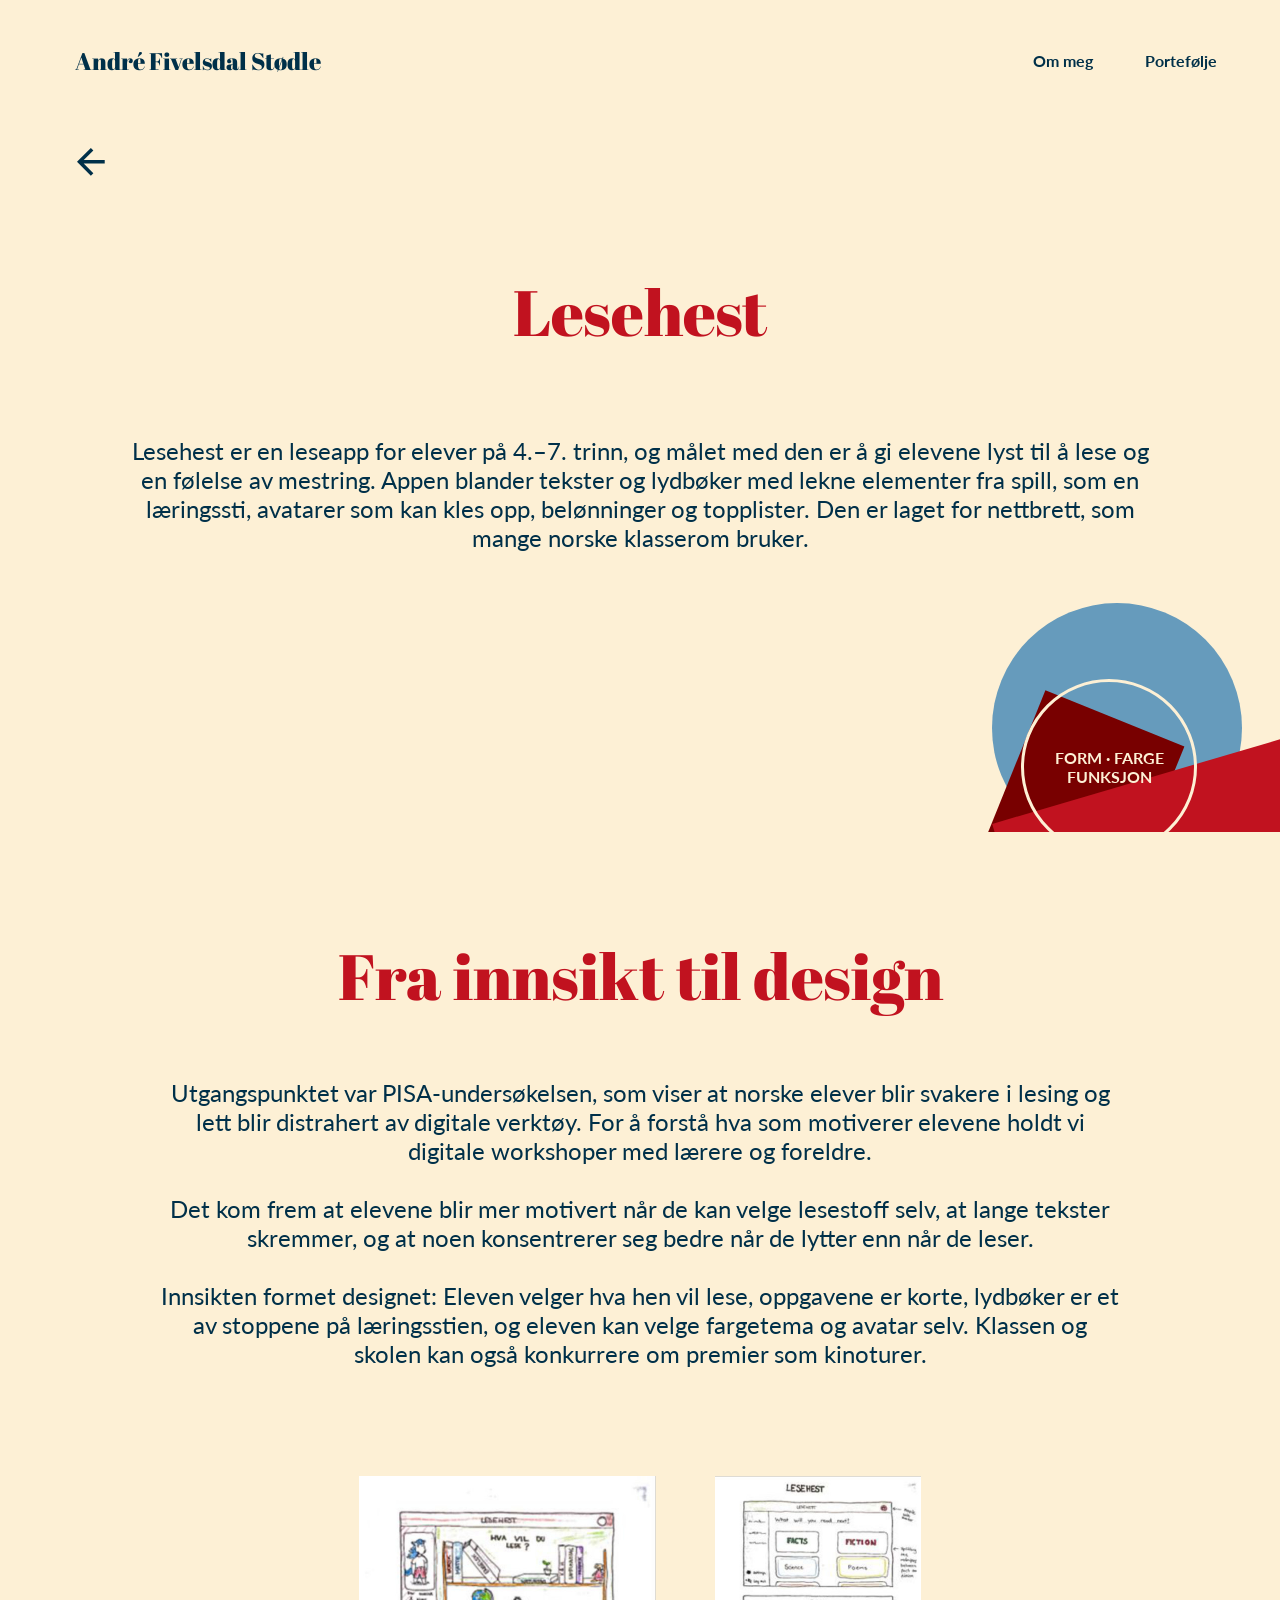
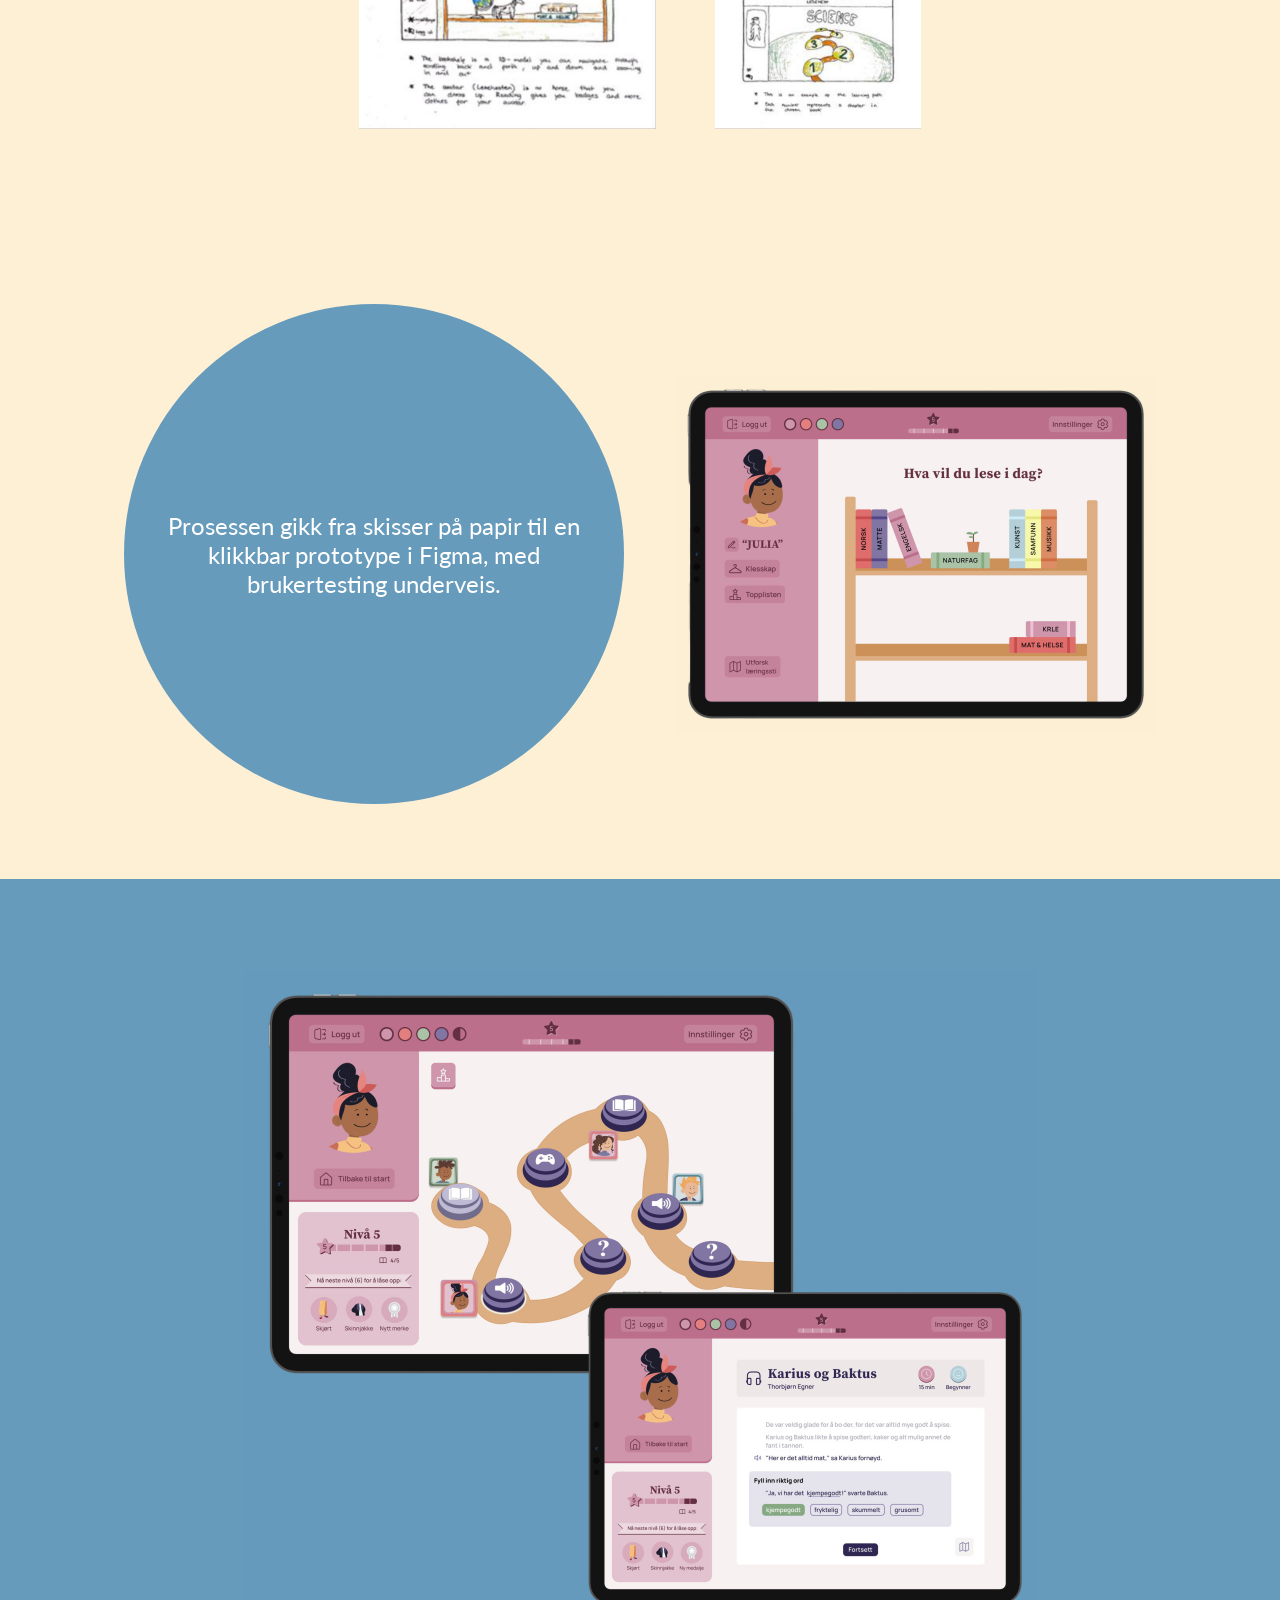
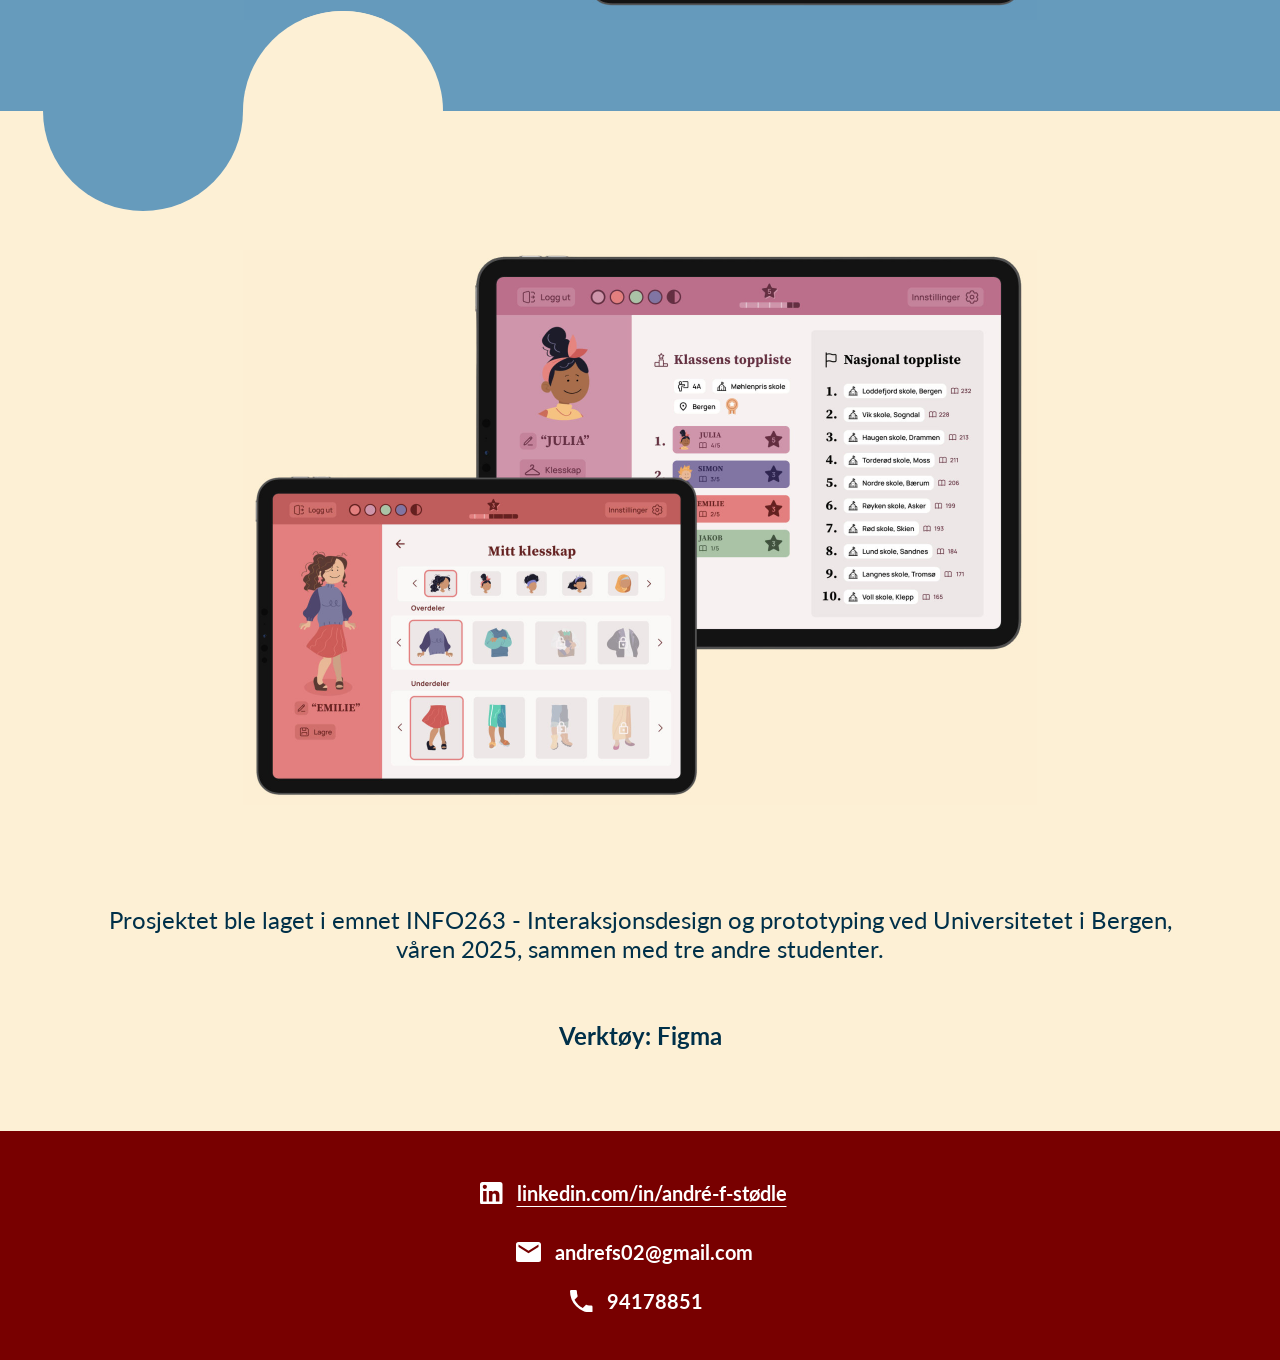
==== lesehest.html @ 6f41d467 "Portefølje: André Fivelsdal Stødle Co-Authored-By: Claude Opus 5.5 <noreply@anthropic.com>" ====
<!doctype html>
<html lang="nb">
<head>
<meta charset="utf-8">
<meta name="viewport" content="width=device-width, initial-scale=1">
<title>Lesehest – André Fivelsdal Stødle</title>
<meta name="description" content="Lesehest: en leseapp for 4.–7. trinn med spillelementer.">
<link rel="preconnect" href="https://fonts.googleapis.com">
<link rel="preconnect" href="https://fonts.gstatic.com" crossorigin>
<link href="https://fonts.googleapis.com/css2?family=Abril+Fatface&family=Lato:wght@400;700&display=swap" rel="stylesheet">
<link rel="stylesheet" href="style.css">
</head>
<body>
<section class="sec top case-hero" style="--h:832"><div class="clip"><div class="deco case" aria-hidden="true"><svg viewBox="944 603 336 229" style="overflow:hidden"><circle cx="1117" cy="728" r="125" fill="#669bbc" class="s-circ"/><polygon points="1045.4,690.3 1184.4,746.4 1083.2,997.1 944.2,941.0" fill="#780000" class="s-dark"/><polygon points="1280.2,739.3 1322.3,883.0 1034.4,967.6 992.2,823.9" fill="#c1121f" class="s-red"/><circle cx="1109" cy="767" r="86.5" fill="none" stroke="#fdf0d5" stroke-width="3"/><text x="1109" y="764" text-anchor="middle">FORM · FARGE</text><text x="1109" y="783" text-anchor="middle">FUNKSJON</text></svg></div></div><div class="wrap"><div class="hdr"><a class="a brand navy" href="hjem.html" style="--x:75;--y:46;--w:260">André Fivelsdal Stødle</a><nav class="a nav navy" style="--x:1033;--y:51;--w:200" aria-label="Hovedmeny"><a href="hjem.html#om-meg">Om meg</a><a href="hjem.html#portefolje">Portefølje</a></nav></div><a class="a back" href="hjem.html" style="--x:77;--y:148;--w:28" aria-label="Tilbake til porteføljen"><svg viewBox="0 0 28 28" aria-hidden="true"><path d="M27.72 12.11v3.5h-21l9.63 9.63-2.49 2.48L0 13.86 13.86 0l2.49 2.49-9.63 9.62h21Z"/></svg></a><h1 class="a txt c h64 red" style="--x:50;--y:272;--w:1180">Lesehest</h1><p class="a txt c f24 navy" style="--x:50;--y:436;--w:1180">Lesehest er en leseapp for elever på 4.–7. trinn, og målet med den er å gi elevene lyst til å lese og <br class="d">en følelse av mestring. Appen blander tekster og lydbøker med lekne elementer fra spill, som en <br class="d">læringssti, avatarer som kan kles opp, belønninger og topplister. Den er laget for nettbrett, som <br class="d">mange norske klasserom bruker.</p></div></section>
<section class="sec " style="--h:997"><div class="wrap"><h2 class="a txt c h64 red" style="--x:50;--y:104;--w:1180">Fra innsikt til design</h2><div class="a txt c f24 navy" style="--x:50;--y:246;--w:1180"><p>Utgangspunktet var PISA-undersøkelsen, som viser at norske elever blir svakere i lesing og <br class="d">lett blir distrahert av digitale verktøy. For å forstå hva som motiverer elevene holdt vi <br class="d">digitale workshoper med lærere og foreldre.</p><p>Det kom frem at elevene blir mer motivert når de kan velge lesestoff selv, at lange tekster <br class="d">skremmer, og at noen konsentrerer seg bedre når de lytter enn når de leser.</p><p>Innsikten formet designet: Eleven velger hva hen vil lese, oppgavene er korte, lydbøker er et <br class="d">av stoppene på læringsstien, og eleven kan velge fargetema og avatar selv. Klassen og <br class="d">skolen kan også konkurrere om premier som kinoturer.</p></div><div class="a cl" style="--x:359;--y:644;--w:562.0;--hh:253.0"><div style="--l:0.000%;--t:0.000%;--iw:52.847%;--ih:100.000%"><img src="img/lese-1.jpg" alt="Håndtegnet skisse av bokhyllen" loading="lazy" decoding="async"></div><div style="--l:63.345%;--t:0.000%;--iw:36.655%;--ih:100.000%"><img src="img/lese-2.jpg" alt="Håndtegnet skisse av læringsstien" loading="lazy" decoding="async"></div></div></div></section>
<section class="sec " style="--h:650"><div class="wrap"><div class="a circ " style="--x:124;--y:75;--w:500"><div class="f24 wh">Prosessen gikk fra skisser på papir til en <br class="d">klikkbar prototype i Figma, med <br class="d">brukertesting underveis.</div></div><div class="a cl" style="--x:675;--y:146;--w:481.0;--hh:358.0"><div style="--l:0.000%;--t:0.000%;--iw:100.000%;--ih:100.000%"><img src="img/lese-3.jpg" alt="Lesehest: velg hva du vil lese" loading="lazy" decoding="async"></div></div></div></section>
<section class="sec blue" style="--h:832"><div class="wrap"><div class="a cl" style="--x:244;--y:92;--w:793.0;--hh:649.0"><div style="--l:0.000%;--t:0.000%;--iw:100.000%;--ih:100.000%"><img src="img/lese-4.jpg" alt="Lesehest: læringssti og lesing av Karius og Baktus" loading="lazy" decoding="async"></div></div></div></section>
<section class="sec " style="--h:1020"><div class="wrap"><div class="bump up r" style="--x:343" aria-hidden="true"></div><div class="bump down blue" style="--x:143" aria-hidden="true"></div><div class="a cl" style="--x:243;--y:139;--w:794.0;--hh:555.0"><div style="--l:0.000%;--t:0.000%;--iw:100.000%;--ih:100.000%"><img src="img/lese-5.jpg" alt="Lesehest: topplister og klesskap" loading="lazy" decoding="async"></div></div><p class="a txt c f24 navy" style="--x:50;--y:794;--w:1180">Prosjektet ble laget i emnet INFO263 - Interaksjonsdesign og prototyping ved Universitetet i Bergen, <br class="d">våren 2025, sammen med tre andre studenter.</p><p class="a txt c f24 b navy" style="--x:50;--y:881;--w:1180">Verktøy: Figma</p></div></section>
<footer class="sec foot" style="--h:229" id="kontakt"><div class="wrap"><div class="a fi" style="--x:480;--y:50;--w:330;gap:calc(14*var(--u))"><svg width="22.5" height="22.5" viewBox="0 0 22.5 22.5" style="width:calc(22.5*var(--u));height:calc(22.5*var(--u))" aria-hidden="true"><path d="M20 0a2.5 2.5 0 0 1 2.5 2.5V20a2.5 2.5 0 0 1-2.5 2.5H2.5A2.5 2.5 0 0 1 0 20V2.5A2.5 2.5 0 0 1 2.5 0H20m-.62 19.38v-6.63a4.08 4.08 0 0 0-4.08-4.07c-1.06 0-2.3.64-2.9 1.62V8.91H8.91v10.47h3.49v-6.17c0-.96.77-1.75 1.74-1.75a1.75 1.75 0 0 1 1.75 1.75v6.17h3.49M4.85 6.95a2.1 2.1 0 0 0 2.1-2.1c0-1.16-.94-2.11-2.1-2.11a2.11 2.11 0 0 0-2.11 2.11c0 1.16.95 2.1 2.11 2.1m1.74 12.43V8.91H3.12v10.47h3.47Z"/></svg><a href="https://www.linkedin.com/in/andré-f-stødle" target="_blank" rel="noopener">linkedin.com/in/andré-f-stødle</a></div><div class="a fi" style="--x:516;--y:109;--w:260;gap:calc(14*var(--u))"><svg width="25" height="20" viewBox="0 0 25 20" style="width:calc(25*var(--u));height:calc(20*var(--u))" aria-hidden="true"><path d="M22.5 5l-10 6.25L2.5 5V2.5l10 6.25 10-6.25m0-2.5h-20A2.5 2.5 0 0 0 0 2.5v15A2.5 2.5 0 0 0 2.5 20h20a2.5 2.5 0 0 0 2.5-2.5v-15C25 1.11 23.88 0 22.5 0Z"/></svg><span>andrefs02@gmail.com</span></div><div class="a fi" style="--x:570;--y:158;--w:200;gap:calc(14*var(--u))"><svg width="22.5" height="22.5" viewBox="0 0 22.5 22.5" style="width:calc(22.5*var(--u));height:calc(22.5*var(--u))" aria-hidden="true"><path d="M4.53 9.74a18.9 18.9 0 0 0 8.23 8.24l2.75-2.75c.35-.35.84-.46 1.28-.32 1.4.47 2.9.71 4.46.71A1.25 1.25 0 0 1 22.5 16.88v4.37a1.25 1.25 0 0 1-1.25 1.25A21.25 21.25 0 0 1 0 1.25 1.25 1.25 0 0 1 1.25 0h4.37a1.25 1.25 0 0 1 1.26 1.25c0 1.56.24 3.06.71 4.46.13.44.03.93-.31 1.28L4.53 9.74Z"/></svg><span>94178851</span></div></div></footer>
<script src="nav.js"></script>
</body>
</html>
---- style.css ----
/* Design is a 1280px wide Figma frame. 1 design px = --u.
   ≥820px: the frame scales so one 1280×832 frame fits the browser window (as in Figma on a MacBook Air):
   limited by width, and by height (never below 0.85×), capped at 1.5×.
   <820px: mobile flow layout. */
:root{
  --cream:#fdf0d5; --navy:#003049; --red:#c1121f; --maroon:#780000; --blue:#669bbc; --white:#fff;
  --u:min(1.5px, calc(100vw / 1280), max(0.85px, calc(100vh / 832)));
  --serif:'Abril Fatface', Georgia, serif;
  --sans:'Lato', system-ui, -apple-system, 'Segoe UI', sans-serif;
  color-scheme: light;
}
@supports (width:1cqw){
  :root{--u:min(1.5px, calc(100cqw / 1280), max(0.85px, calc(100svh / 832)))}
  body{container-type:inline-size}
}
*{box-sizing:border-box;margin:0;padding:0}
html{scroll-behavior:smooth;-webkit-text-size-adjust:100%;text-size-adjust:100%}
body{background:var(--cream);color:var(--navy);font-family:var(--sans);overflow-x:hidden;-webkit-font-smoothing:antialiased}
img{display:block;max-width:none}
a{color:inherit;text-decoration:none}

/* ---------- sections ---------- */
.sec{position:relative;height:calc(var(--h)*var(--u));background:var(--bg,var(--cream))}
.sec.blue{--bg:var(--blue)}
.sec.foot{--bg:var(--maroon)}
.wrap{position:relative;width:calc(1280*var(--u));height:100%;margin:0 auto}
.clip{position:absolute;inset:0;overflow:hidden;pointer-events:none}

/* absolute placement in design px */
.a{position:absolute;left:calc(var(--x,0)*var(--u));top:calc(var(--y,0)*var(--u));width:calc(var(--w,1280)*var(--u))}
.c{text-align:center}

/* ---------- type ---------- */
.serif{font-family:var(--serif);font-weight:400}
.h96{font-family:var(--serif);font-size:calc(96*var(--u));line-height:calc(103*var(--u))}
.h64{font-family:var(--serif);font-size:calc(64*var(--u));line-height:calc(80*var(--u))}
.h48{font-family:var(--serif);font-size:calc(48*var(--u));line-height:calc(60*var(--u))}
.f24{font-size:calc(24*var(--u));line-height:calc(29*var(--u))}
.f20{font-size:calc(20*var(--u));line-height:calc(24*var(--u))}
.f16{font-size:calc(16*var(--u));line-height:calc(19*var(--u))}
.b{font-weight:700}
.red{color:var(--red)} .navy{color:var(--navy)} .cr{color:var(--cream)} .wh{color:var(--white)}
p+p{margin-top:1.2em}
h1,h2,h3{font-weight:400}

/* ---------- header ---------- */
.brand{font-family:var(--serif);font-size:calc(24*var(--u));line-height:calc(30*var(--u));white-space:nowrap}
.nav{display:flex;gap:calc(52*var(--u));font-weight:700;font-size:calc(16*var(--u));line-height:calc(20*var(--u));white-space:nowrap}
.nav a:hover,.brand:hover{color:var(--red)}
.back{width:calc(28*var(--u));height:calc(28*var(--u));display:block}
.back svg{width:100%;height:100%;fill:var(--navy)}
.back:hover svg{fill:var(--red)}

/* ---------- hero ---------- */
.rule{height:calc(1*var(--u));background:var(--navy)}
.deco{position:absolute}
.deco.case{right:0;bottom:0;width:calc(336*var(--u))}
.deco svg{display:block;width:100%;height:auto;overflow:visible}
.deco text{font-family:var(--sans);font-weight:700;font-size:16px;fill:var(--cream)}

/* hover on the start page: the two blocks and the circle slide apart */
.deco.hero .s-circ,.deco.hero .s-dark,.deco.hero .s-red{transition:transform .6s cubic-bezier(.2,.8,.2,1)}
.deco.hero:hover .s-circ{transform:translate(-10px,-16px)}
.deco.hero:hover .s-dark{transform:translate(-22px,10px) rotate(-2deg)}
.deco.hero:hover .s-red{transform:translate(20px,14px) rotate(2deg)}
.deco.hero .s-dark,.deco.hero .s-red{transform-box:fill-box;transform-origin:50% 50%}
@media (prefers-reduced-motion:reduce){.deco.hero .s-circ,.deco.hero .s-dark,.deco.hero .s-red{transition:none}}

/* ---------- section bumps (half circles across section edges) ---------- */
.bump{position:absolute;width:calc(200*var(--u));height:calc(100*var(--u));left:calc(var(--x)*var(--u) - 100*var(--u));z-index:2}
.bump.up{top:calc(-100*var(--u));border-radius:calc(100*var(--u)) calc(100*var(--u)) 0 0;background:var(--bg,var(--cream))}
.bump.down{top:0;border-radius:0 0 calc(100*var(--u)) calc(100*var(--u))}
.bump.down.blue{background:var(--blue)} .bump.down.cream{background:var(--cream)}

/* ---------- images ---------- */
.cl{aspect-ratio:var(--w)/var(--hh)}
.cl>*{position:absolute;left:var(--l);top:var(--t);width:var(--iw);height:var(--ih)}
.cl img{width:100%;height:100%;object-fit:cover}
.cl a img{transition:transform .25s ease}
.cl a:hover img{transform:translateY(calc(-4*var(--u)))}

/* ---------- circles ---------- */
.circ{border-radius:50%;background:var(--blue);display:flex;align-items:center;justify-content:center;text-align:center;aspect-ratio:1}
a.circ{transition:transform .25s ease, background .25s ease}
a.circ:hover,a.circ.is-hover{transform:scale(1.04);background:#5a8fb1}
.btn-t{font-family:var(--serif);font-size:calc(24*var(--u));line-height:calc(32*var(--u));color:var(--white)}

/* ---------- portfolio list ---------- */
.row .more{display:inline-flex;align-items:center;gap:calc(15*var(--u));color:var(--red);font-weight:700}
.more svg{width:calc(16*var(--u));height:calc(16*var(--u));fill:var(--red);transition:transform .2s}
.row:hover .more svg{transform:translateX(calc(4*var(--u)))}

/* ---------- photo ---------- */
.photo{position:absolute;right:calc(-122*var(--u));top:calc(368*var(--u));width:calc(604*var(--u));height:calc(604*var(--u));border-radius:50%;overflow:hidden}
.photo img{position:absolute;left:calc(-32*var(--u));top:calc(-181*var(--u));width:calc(600*var(--u));height:calc(800*var(--u))}

/* ---------- graphic profile document ---------- */
.gp{padding:0 0 calc(140*var(--u))}
.gp-doc{width:calc(816*var(--u));margin:0 auto;background:#fff;box-shadow:0 calc(10*var(--u)) calc(40*var(--u)) rgba(0,48,73,.14)}
.gp-doc img{display:block;width:100%;height:auto}

/* ---------- footer ---------- */
.fi{display:flex;align-items:center;font-weight:700;font-size:calc(20*var(--u));line-height:calc(24*var(--u));color:var(--white);white-space:nowrap}
.fi svg{fill:var(--white);flex:none}
.fi a{text-decoration:underline;text-decoration-thickness:calc(1*var(--u));text-underline-offset:calc(5*var(--u))}
.fi a:hover,.fi a.is-hover{color:var(--cream);opacity:.85}

/* inside the presentation mockup: no visible scrollbar, like macOS */
html.in-mockup{scrollbar-width:none}
html.in-mockup::-webkit-scrollbar{display:none}

a:focus-visible{outline:2px solid var(--red);outline-offset:4px;border-radius:4px}

/* =================== MOBILE =================== */
@media (max-width:819px){
  :root{--u:0.5px}
  br.d{display:none}
  .sec{height:auto !important;padding:56px 20px}
  .wrap{width:100%;max-width:560px;height:auto;display:flex;flex-direction:column}
  .a{position:relative;left:auto;top:auto;width:auto;margin-top:22px}
  .wrap>.a:first-child{margin-top:0}
  .h96{font-size:clamp(46px,14vw,64px);line-height:1.07}
  .h64{font-size:clamp(36px,10.5vw,46px);line-height:1.2}
  .h48{font-size:34px;line-height:1.2}
  .f24{font-size:18px;line-height:1.4}
  .f20{font-size:17px;line-height:1.4}
  .f16{font-size:14px;line-height:1.3}
  .txt.c{text-align:center}

  /* header */
  .sec.top{padding-top:22px}
  .hdr{display:flex;align-items:center;justify-content:space-between;gap:12px;flex-wrap:wrap}
  .hdr .a{margin:0}
  .brand{font-size:19px;line-height:1.3}
  .nav{gap:18px;font-size:14px;line-height:1.3}
  .back{width:26px;height:26px;margin-top:30px}

  /* hero */
  .eyebrow-row{display:flex;align-items:center;gap:14px;margin-top:56px}
  .eyebrow-row .a{margin:0}
  .rule{width:40px;flex:none;height:1px}
  .hero-p{margin-top:26px}
  .deco{position:relative;left:auto;top:auto;margin:40px auto 0;width:min(86%,340px)}
  .deco.case{position:absolute;right:0;bottom:0;width:190px;margin:0}
  .sec.case-hero{padding-bottom:150px}

  /* bumps */
  .bump{width:100px;height:50px;left:30px}
  .bump.up{top:-50px;border-radius:50px 50px 0 0}
  .bump.down{border-radius:0 0 50px 50px}
  .bump.r{left:130px}

  /* images */
  .cl{width:100%;max-width:calc(var(--w)*1px);margin-left:auto;margin-right:auto;margin-top:30px}
  .cl a:hover img{transform:none}

  /* circles */
  .circ{width:min(100%,400px);margin:36px auto 0;padding:13%}
  .circ.long{padding:11%}
  .circ.long .f20{font-size:15px;line-height:1.35}
  .circ .f24{font-size:17px;line-height:1.35}
  .circ.btn{width:210px;padding:0}
  .btn-t{font-size:21px;line-height:1.3}

  /* front page */
  .sec.about{padding-bottom:0}
  .about .txt{margin-top:24px}
  .photo-m{position:relative;height:300px;margin:28px -20px 0;overflow:hidden}
  .photo{right:-70px;top:auto;bottom:-40px;width:330px;height:330px}
  .photo img{left:-17.5px;top:-99px;width:327px;height:436px}
  .row{display:flex;flex-direction:column;margin-top:56px !important}
  .row .cl{margin-top:22px}
  .row .a{margin-top:12px}
  .row .h48{margin-top:0}
  .more svg{width:15px;height:15px}
  .row .more{gap:10px}

  /* graphic profile */
  .gp{padding:0 16px 56px}
  .gp-doc{width:100%;max-width:816px}

  /* footer */
  .sec.foot{padding:44px 20px}
  .foot .wrap{align-items:center;gap:20px}
  .foot .a{margin:0}
  .fi{font-size:16px;line-height:1.3;gap:12px !important;white-space:normal}
  .fi svg{transform:scale(.85)}
  .fi a{text-underline-offset:4px}
}
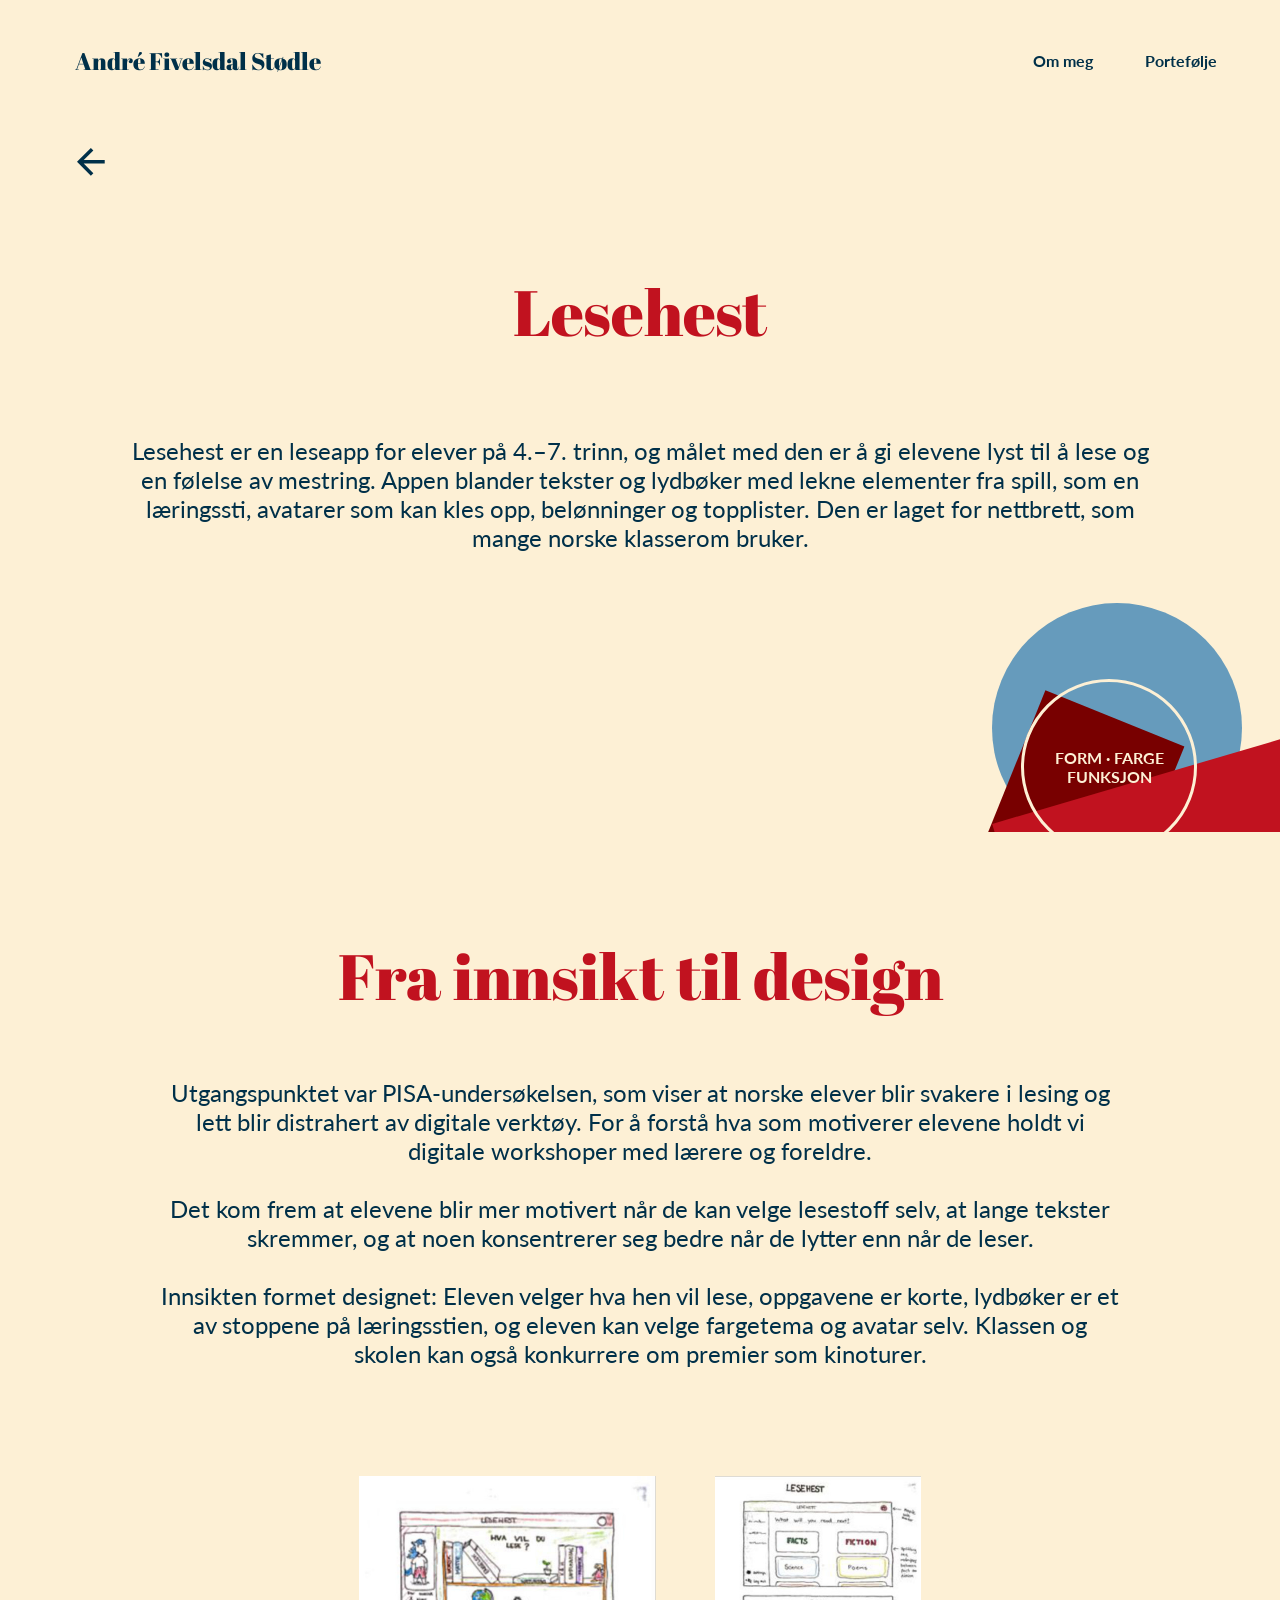
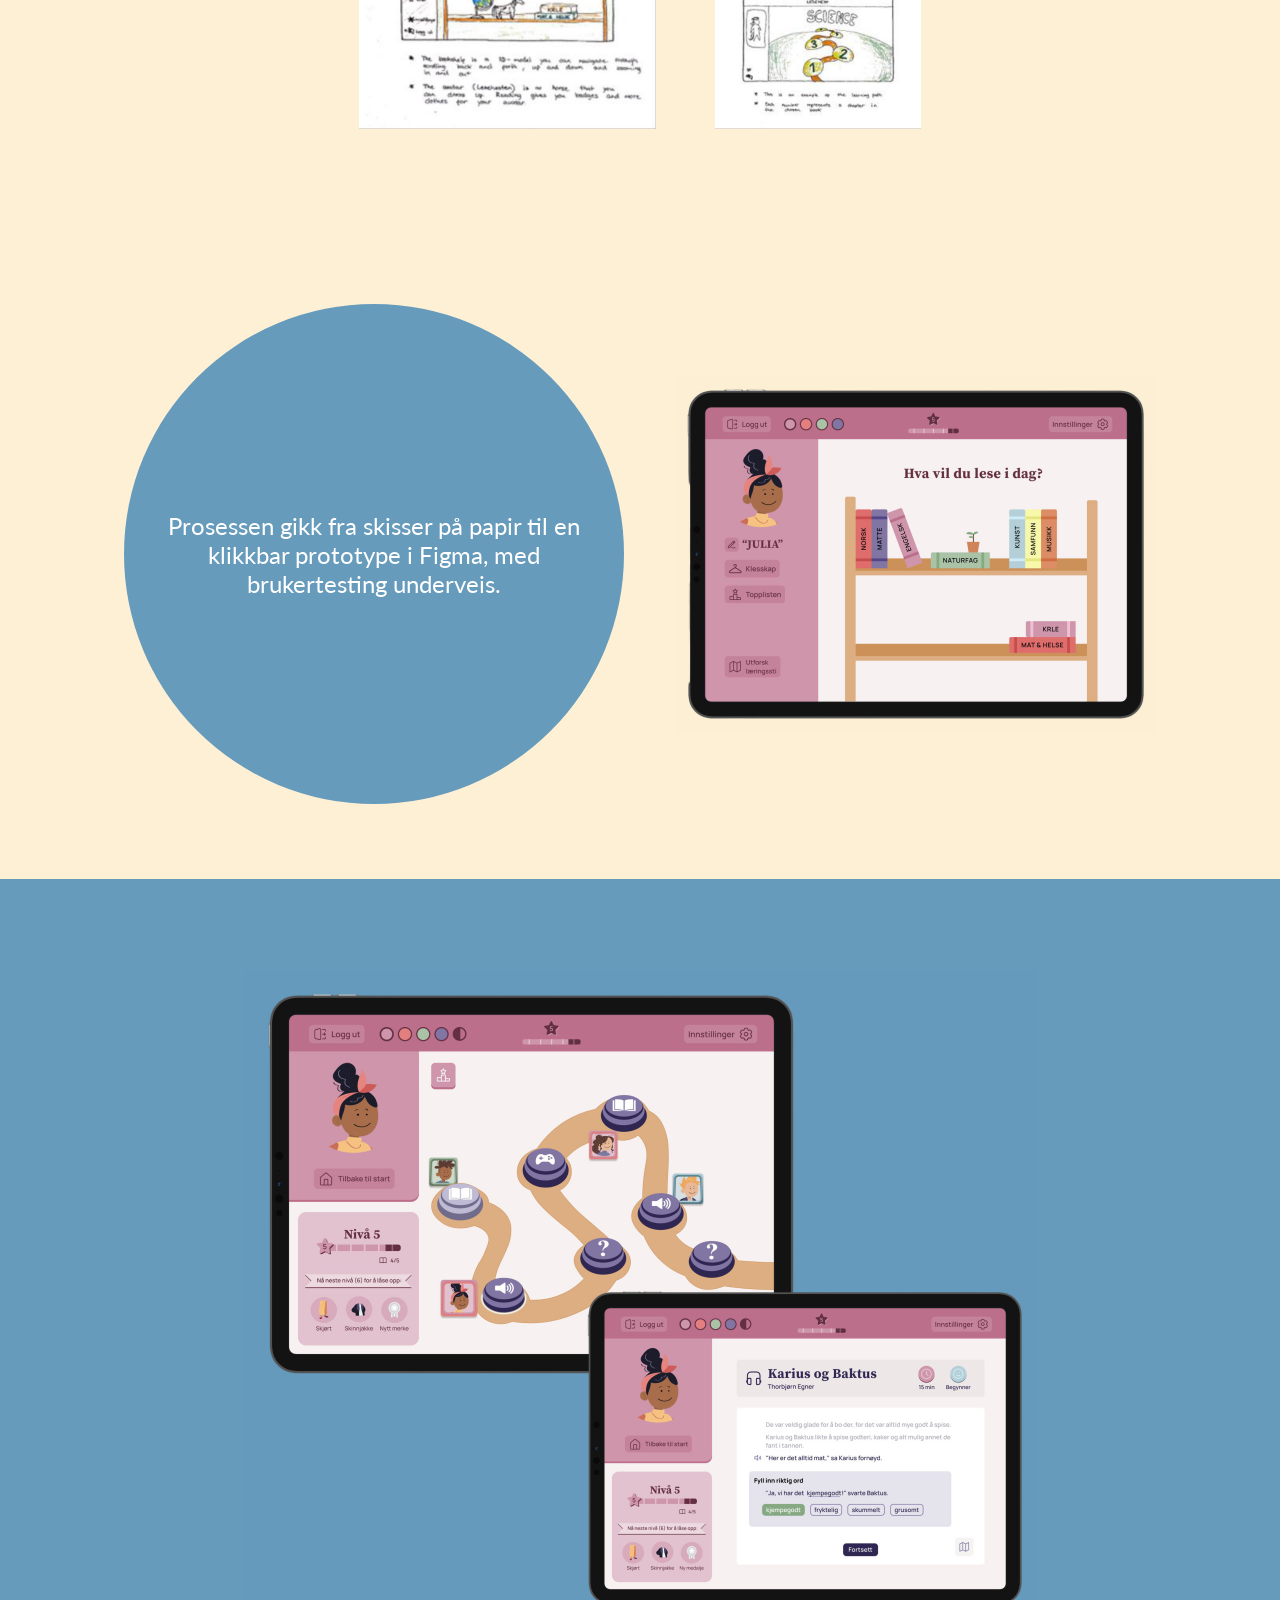
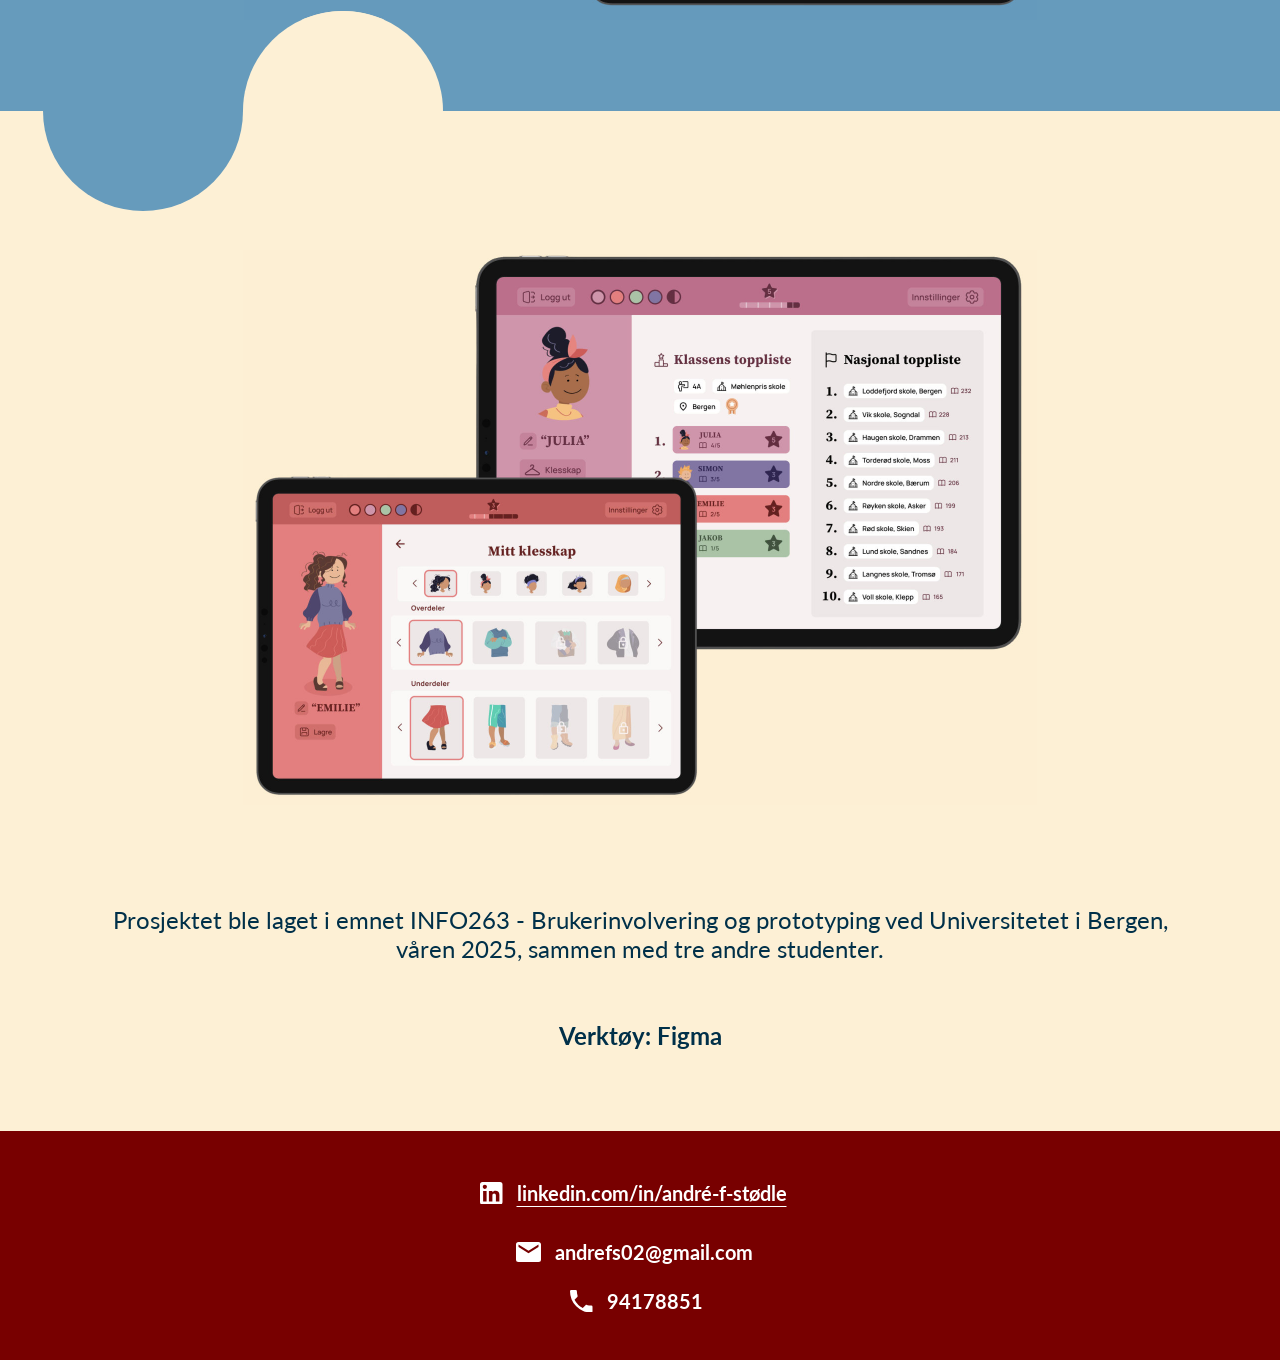
==== commit 06c3df74: "Lesehest: rett emnenavn for INFO263 (Brukerinvolvering og prototyping) Co-Authored-By: Claude Opus 5" ====
--- a/lesehest.html
+++ b/lesehest.html
@@ -15,7 +15,7 @@
 <section class="sec " style="--h:997"><div class="wrap"><h2 class="a txt c h64 red" style="--x:50;--y:104;--w:1180">Fra innsikt til design</h2><div class="a txt c f24 navy" style="--x:50;--y:246;--w:1180"><p>Utgangspunktet var PISA-undersøkelsen, som viser at norske elever blir svakere i lesing og <br class="d">lett blir distrahert av digitale verktøy. For å forstå hva som motiverer elevene holdt vi <br class="d">digitale workshoper med lærere og foreldre.</p><p>Det kom frem at elevene blir mer motivert når de kan velge lesestoff selv, at lange tekster <br class="d">skremmer, og at noen konsentrerer seg bedre når de lytter enn når de leser.</p><p>Innsikten formet designet: Eleven velger hva hen vil lese, oppgavene er korte, lydbøker er et <br class="d">av stoppene på læringsstien, og eleven kan velge fargetema og avatar selv. Klassen og <br class="d">skolen kan også konkurrere om premier som kinoturer.</p></div><div class="a cl" style="--x:359;--y:644;--w:562.0;--hh:253.0"><div style="--l:0.000%;--t:0.000%;--iw:52.847%;--ih:100.000%"><img src="img/lese-1.jpg" alt="Håndtegnet skisse av bokhyllen" loading="lazy" decoding="async"></div><div style="--l:63.345%;--t:0.000%;--iw:36.655%;--ih:100.000%"><img src="img/lese-2.jpg" alt="Håndtegnet skisse av læringsstien" loading="lazy" decoding="async"></div></div></div></section>
 <section class="sec " style="--h:650"><div class="wrap"><div class="a circ " style="--x:124;--y:75;--w:500"><div class="f24 wh">Prosessen gikk fra skisser på papir til en <br class="d">klikkbar prototype i Figma, med <br class="d">brukertesting underveis.</div></div><div class="a cl" style="--x:675;--y:146;--w:481.0;--hh:358.0"><div style="--l:0.000%;--t:0.000%;--iw:100.000%;--ih:100.000%"><img src="img/lese-3.jpg" alt="Lesehest: velg hva du vil lese" loading="lazy" decoding="async"></div></div></div></section>
 <section class="sec blue" style="--h:832"><div class="wrap"><div class="a cl" style="--x:244;--y:92;--w:793.0;--hh:649.0"><div style="--l:0.000%;--t:0.000%;--iw:100.000%;--ih:100.000%"><img src="img/lese-4.jpg" alt="Lesehest: læringssti og lesing av Karius og Baktus" loading="lazy" decoding="async"></div></div></div></section>
-<section class="sec " style="--h:1020"><div class="wrap"><div class="bump up r" style="--x:343" aria-hidden="true"></div><div class="bump down blue" style="--x:143" aria-hidden="true"></div><div class="a cl" style="--x:243;--y:139;--w:794.0;--hh:555.0"><div style="--l:0.000%;--t:0.000%;--iw:100.000%;--ih:100.000%"><img src="img/lese-5.jpg" alt="Lesehest: topplister og klesskap" loading="lazy" decoding="async"></div></div><p class="a txt c f24 navy" style="--x:50;--y:794;--w:1180">Prosjektet ble laget i emnet INFO263 - Interaksjonsdesign og prototyping ved Universitetet i Bergen, <br class="d">våren 2025, sammen med tre andre studenter.</p><p class="a txt c f24 b navy" style="--x:50;--y:881;--w:1180">Verktøy: Figma</p></div></section>
+<section class="sec " style="--h:1020"><div class="wrap"><div class="bump up r" style="--x:343" aria-hidden="true"></div><div class="bump down blue" style="--x:143" aria-hidden="true"></div><div class="a cl" style="--x:243;--y:139;--w:794.0;--hh:555.0"><div style="--l:0.000%;--t:0.000%;--iw:100.000%;--ih:100.000%"><img src="img/lese-5.jpg" alt="Lesehest: topplister og klesskap" loading="lazy" decoding="async"></div></div><p class="a txt c f24 navy" style="--x:50;--y:794;--w:1180">Prosjektet ble laget i emnet INFO263 - Brukerinvolvering og prototyping ved Universitetet i Bergen, <br class="d">våren 2025, sammen med tre andre studenter.</p><p class="a txt c f24 b navy" style="--x:50;--y:881;--w:1180">Verktøy: Figma</p></div></section>
 <footer class="sec foot" style="--h:229" id="kontakt"><div class="wrap"><div class="a fi" style="--x:480;--y:50;--w:330;gap:calc(14*var(--u))"><svg width="22.5" height="22.5" viewBox="0 0 22.5 22.5" style="width:calc(22.5*var(--u));height:calc(22.5*var(--u))" aria-hidden="true"><path d="M20 0a2.5 2.5 0 0 1 2.5 2.5V20a2.5 2.5 0 0 1-2.5 2.5H2.5A2.5 2.5 0 0 1 0 20V2.5A2.5 2.5 0 0 1 2.5 0H20m-.62 19.38v-6.63a4.08 4.08 0 0 0-4.08-4.07c-1.06 0-2.3.64-2.9 1.62V8.91H8.91v10.47h3.49v-6.17c0-.96.77-1.75 1.74-1.75a1.75 1.75 0 0 1 1.75 1.75v6.17h3.49M4.85 6.95a2.1 2.1 0 0 0 2.1-2.1c0-1.16-.94-2.11-2.1-2.11a2.11 2.11 0 0 0-2.11 2.11c0 1.16.95 2.1 2.11 2.1m1.74 12.43V8.91H3.12v10.47h3.47Z"/></svg><a href="https://www.linkedin.com/in/andré-f-stødle" target="_blank" rel="noopener">linkedin.com/in/andré-f-stødle</a></div><div class="a fi" style="--x:516;--y:109;--w:260;gap:calc(14*var(--u))"><svg width="25" height="20" viewBox="0 0 25 20" style="width:calc(25*var(--u));height:calc(20*var(--u))" aria-hidden="true"><path d="M22.5 5l-10 6.25L2.5 5V2.5l10 6.25 10-6.25m0-2.5h-20A2.5 2.5 0 0 0 0 2.5v15A2.5 2.5 0 0 0 2.5 20h20a2.5 2.5 0 0 0 2.5-2.5v-15C25 1.11 23.88 0 22.5 0Z"/></svg><span>andrefs02@gmail.com</span></div><div class="a fi" style="--x:570;--y:158;--w:200;gap:calc(14*var(--u))"><svg width="22.5" height="22.5" viewBox="0 0 22.5 22.5" style="width:calc(22.5*var(--u));height:calc(22.5*var(--u))" aria-hidden="true"><path d="M4.53 9.74a18.9 18.9 0 0 0 8.23 8.24l2.75-2.75c.35-.35.84-.46 1.28-.32 1.4.47 2.9.71 4.46.71A1.25 1.25 0 0 1 22.5 16.88v4.37a1.25 1.25 0 0 1-1.25 1.25A21.25 21.25 0 0 1 0 1.25 1.25 1.25 0 0 1 1.25 0h4.37a1.25 1.25 0 0 1 1.26 1.25c0 1.56.24 3.06.71 4.46.13.44.03.93-.31 1.28L4.53 9.74Z"/></svg><span>94178851</span></div></div></footer>
 <script src="nav.js"></script>
 </body>
